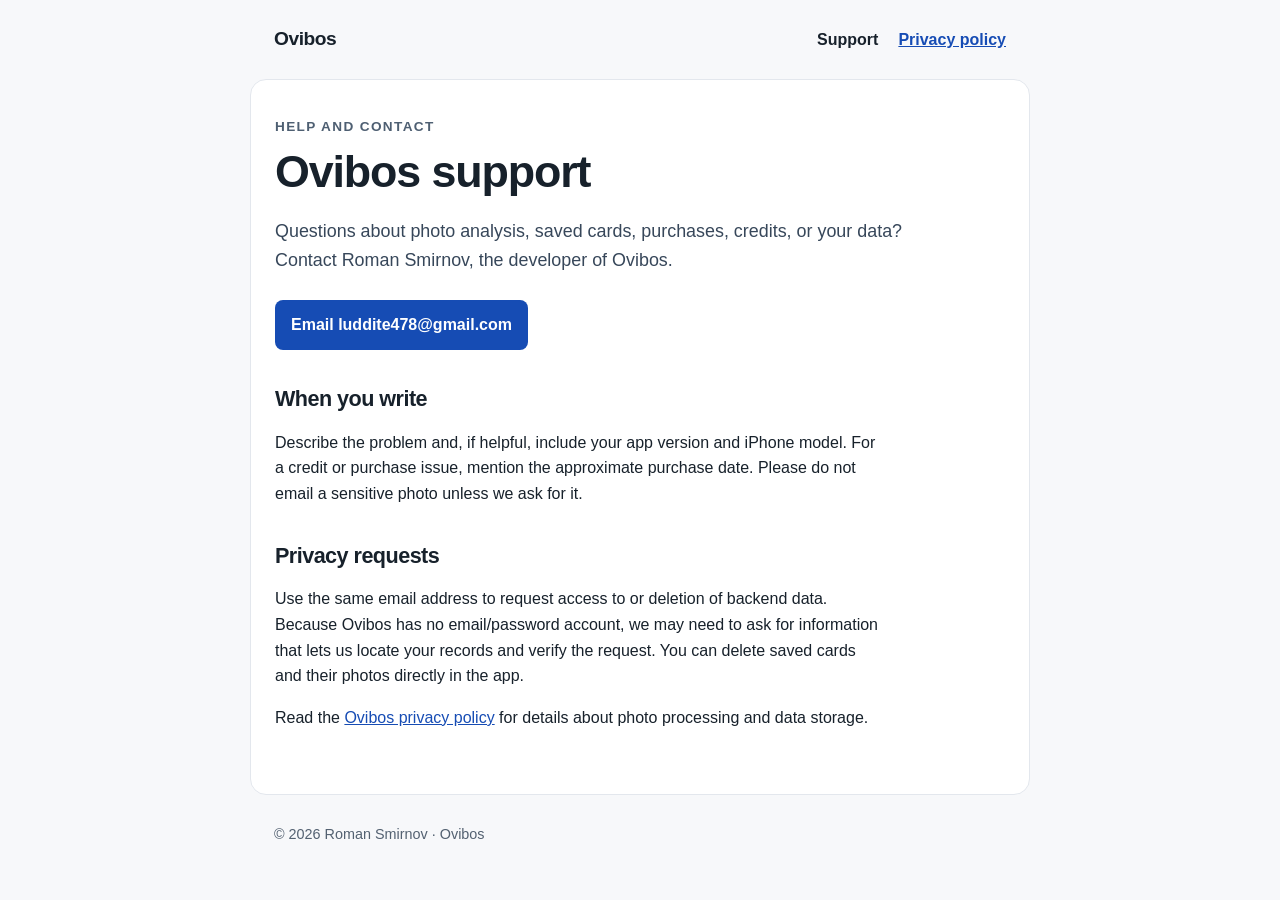
==== index.html @ fee88f1b "Publish Ovibos support and privacy pages" ====
<!doctype html>
<html lang="en">
<head>
  <meta charset="utf-8">
  <meta name="viewport" content="width=device-width, initial-scale=1">
  <meta name="description" content="Contact Ovibos support about the app, credits, or a privacy request.">
  <title>Support · Ovibos</title>
  <link rel="stylesheet" href="style.css">
</head>
<body>
  <header>
    <a class="brand" href="./">Ovibos</a>
    <nav aria-label="Pages">
      <a href="./" aria-current="page">Support</a>
      <a href="privacy.html">Privacy policy</a>
    </nav>
  </header>
  <main>
    <p class="eyebrow">Help and contact</p>
    <h1>Ovibos support</h1>
    <p class="intro">Questions about photo analysis, saved cards, purchases, credits, or your data? Contact Roman Smirnov, the developer of Ovibos.</p>
    <a class="contact" href="mailto:luddite478@gmail.com?subject=Ovibos%20support">Email luddite478@gmail.com</a>
    <h2>When you write</h2>
    <p>Describe the problem and, if helpful, include your app version and iPhone model. For a credit or purchase issue, mention the approximate purchase date. Please do not email a sensitive photo unless we ask for it.</p>
    <h2>Privacy requests</h2>
    <p>Use the same email address to request access to or deletion of backend data. Because Ovibos has no email/password account, we may need to ask for information that lets us locate your records and verify the request. You can delete saved cards and their photos directly in the app.</p>
    <p>Read the <a href="privacy.html">Ovibos privacy policy</a> for details about photo processing and data storage.</p>
  </main>
  <footer>© 2026 Roman Smirnov · Ovibos</footer>
</body>
</html>
---- style.css ----
:root {
  color-scheme: light;
  font-family: -apple-system, BlinkMacSystemFont, "Segoe UI", sans-serif;
  line-height: 1.6;
  color: #17212b;
  background: #f7f8fa;
}

* { box-sizing: border-box; }

body { margin: 0; }

header, main, footer {
  max-width: 780px;
  margin: 0 auto;
  padding: 0 24px;
}

header {
  display: flex;
  align-items: center;
  justify-content: space-between;
  gap: 24px;
  padding-top: 24px;
  padding-bottom: 24px;
}

.brand {
  color: #17212b;
  font-size: 1.2rem;
  font-weight: 750;
  letter-spacing: -0.025em;
  text-decoration: none;
}

nav { display: flex; flex-wrap: wrap; gap: 20px; }

a { color: #164cb4; }
a:hover { text-decoration-thickness: 2px; }
a:focus-visible { outline: 3px solid #164cb4; outline-offset: 4px; }

nav a { font-weight: 600; }
nav a[aria-current="page"] { color: #17212b; text-decoration: none; }

main {
  background: #fff;
  border: 1px solid #e3e7ed;
  border-radius: 16px;
  padding-top: 36px;
  padding-bottom: 48px;
}

h1, h2 { line-height: 1.2; letter-spacing: -0.025em; }
h1 { margin: 0 0 12px; font-size: clamp(2rem, 6vw, 2.8rem); }
h2 { margin-top: 36px; font-size: 1.35rem; }
p, li { max-width: 68ch; }
li + li { margin-top: 8px; }
.eyebrow { margin: 0 0 8px; color: #4e5f72; font-size: 0.85rem; font-weight: 700; text-transform: uppercase; letter-spacing: 0.1em; }
.intro { font-size: 1.12rem; color: #37475a; }
.notice { margin: 28px 0; padding: 18px 20px; border-left: 4px solid #3a66c4; background: #eff4ff; }
.contact { display: inline-block; margin-top: 8px; padding: 12px 16px; border-radius: 8px; background: #164cb4; color: #fff; font-weight: 650; text-decoration: none; }
.contact:hover { background: #103d94; }
footer { padding-top: 28px; padding-bottom: 40px; color: #536171; font-size: 0.9rem; }

@media (max-width: 560px) {
  header { align-items: flex-start; flex-direction: column; gap: 10px; }
  main { border-left: 0; border-right: 0; border-radius: 0; }
}
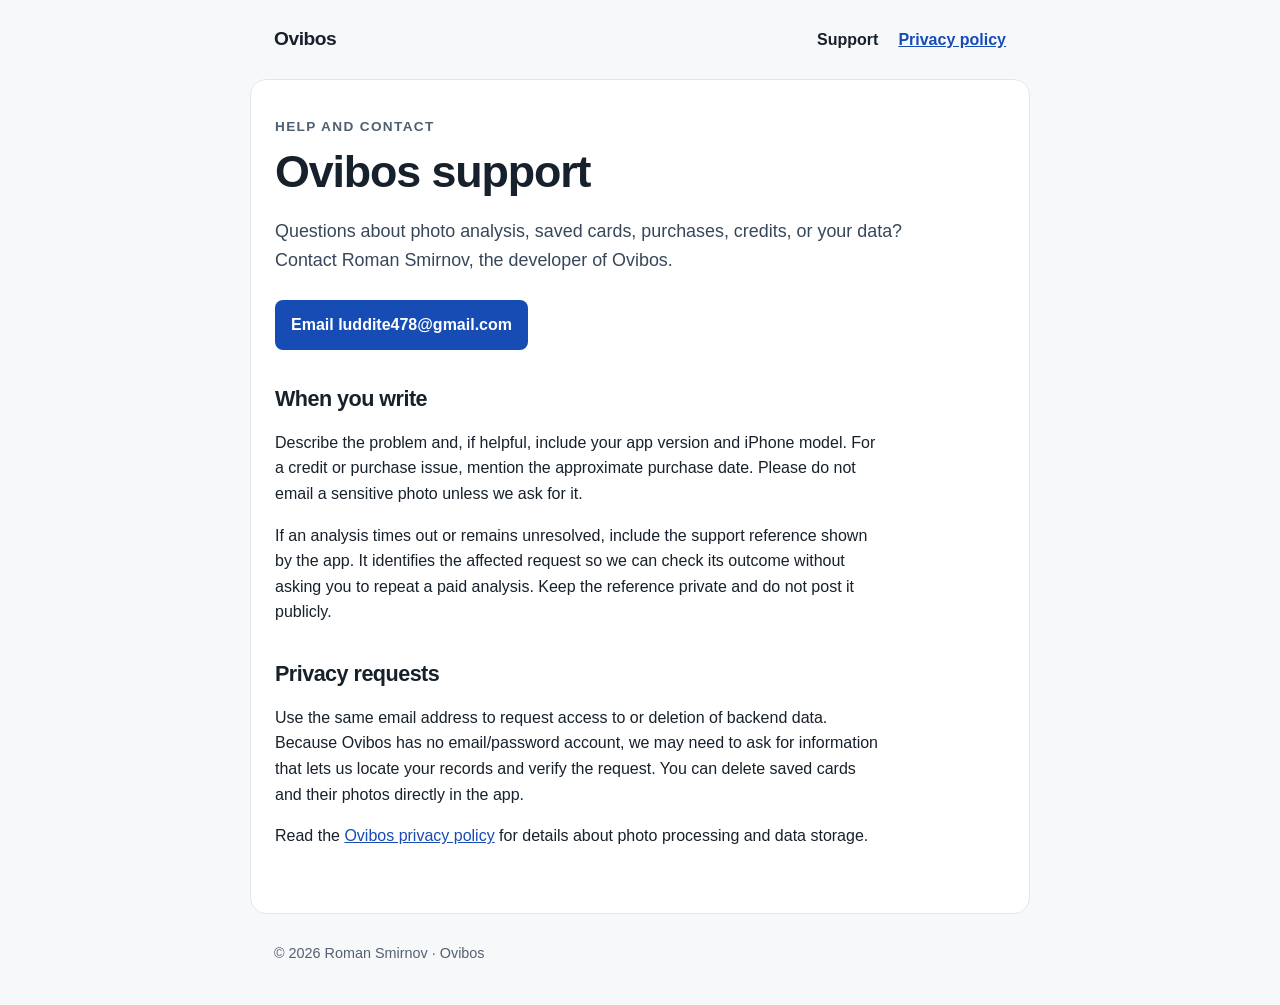
==== commit 0c68badb: "Update Ovibos public purchase privacy terms" ====
--- a/index.html
+++ b/index.html
@@ -22,6 +22,7 @@
     <a class="contact" href="mailto:luddite478@gmail.com?subject=Ovibos%20support">Email luddite478@gmail.com</a>
     <h2>When you write</h2>
     <p>Describe the problem and, if helpful, include your app version and iPhone model. For a credit or purchase issue, mention the approximate purchase date. Please do not email a sensitive photo unless we ask for it.</p>
+    <p>If an analysis times out or remains unresolved, include the support reference shown by the app. It identifies the affected request so we can check its outcome without asking you to repeat a paid analysis. Keep the reference private and do not post it publicly.</p>
     <h2>Privacy requests</h2>
     <p>Use the same email address to request access to or deletion of backend data. Because Ovibos has no email/password account, we may need to ask for information that lets us locate your records and verify the request. You can delete saved cards and their photos directly in the app.</p>
     <p>Read the <a href="privacy.html">Ovibos privacy policy</a> for details about photo processing and data storage.</p>
